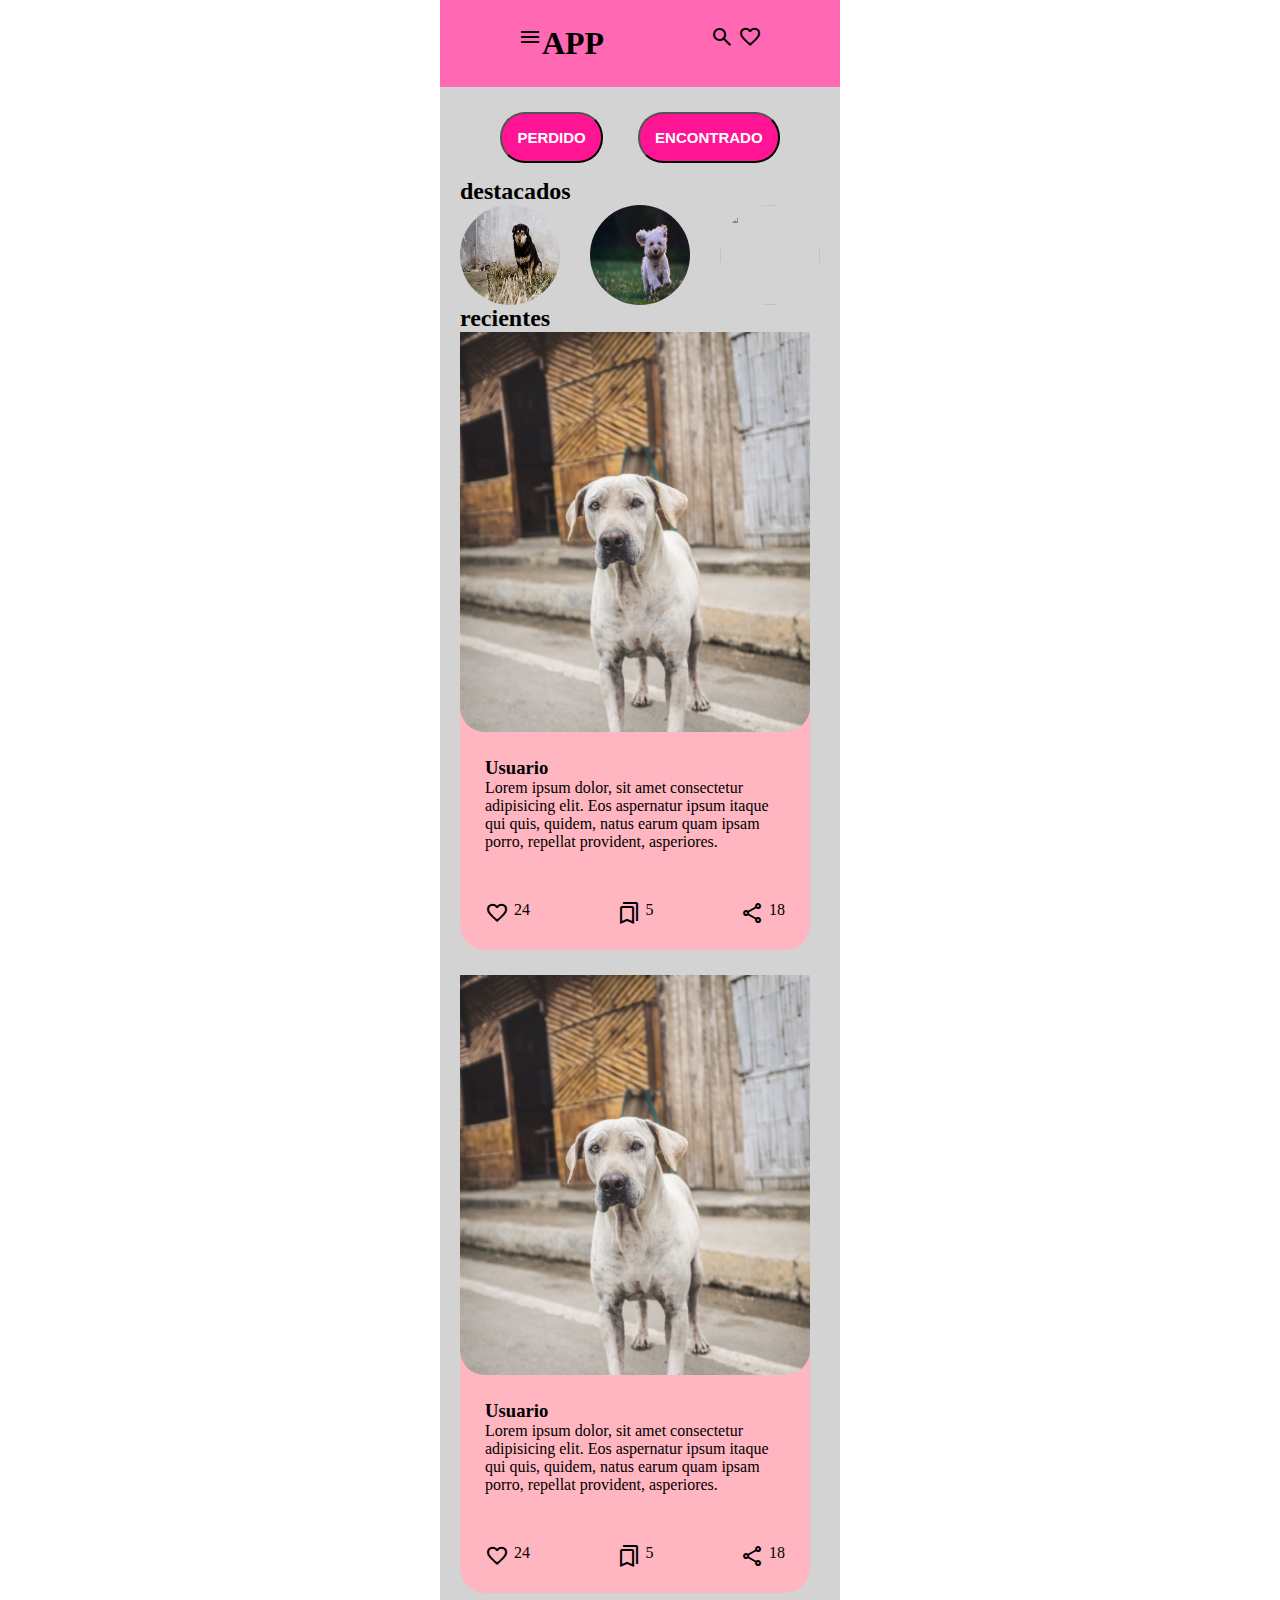
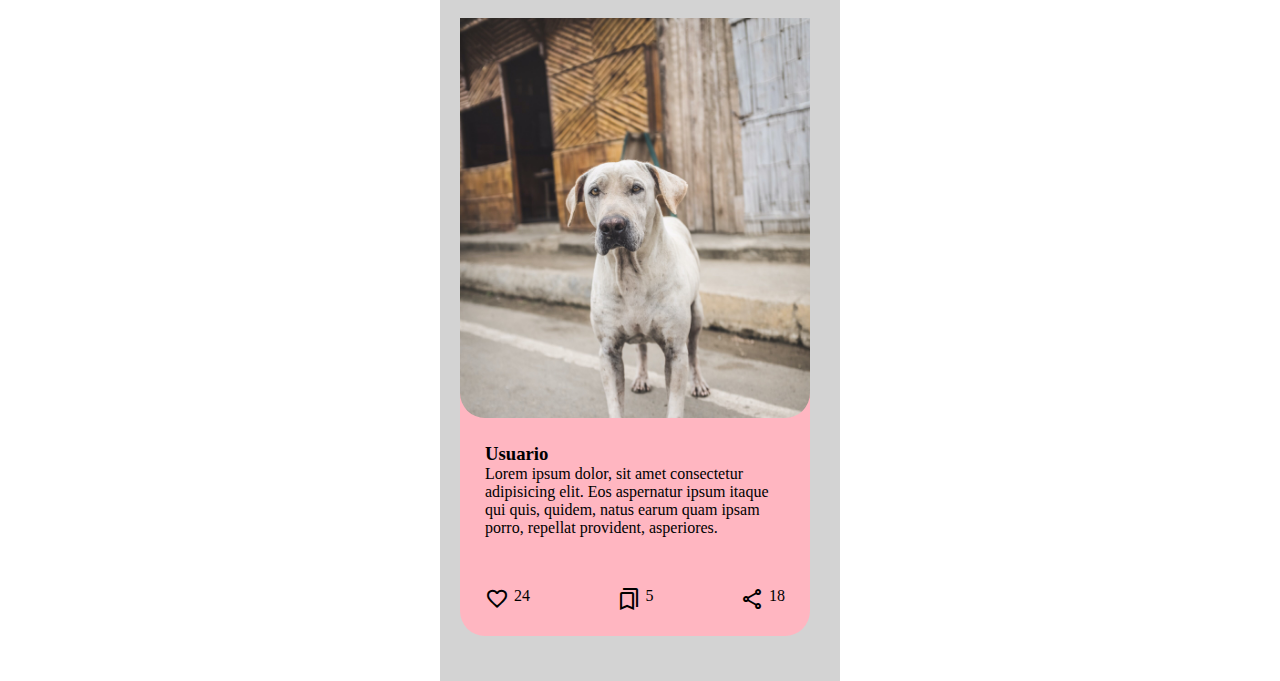
==== index.html @ 767faddb "Rename app.html to index.html" ====
<!DOCTYPE html>
<html lang="es">
<link rel="stylesheet" href="style.css">
<link rel="stylesheet" href="https://fonts.googleapis.com/css2?family=Material+Symbols+Outlined:opsz,wght,FILL,GRAD@20..48,100..700,0..1,-50..200" />
<head>
	<meta charset="UTF-8">
	<meta name="viewport" content="width=device-width, initial-scale=1.0">
	<title>App</title>
</head>
<body>
		<nav class="flex">
			<div class="left flex">
				<span class="material-symbols-outlined">
					menu
				</span>
				<h1>APP</h1>
			</div>
			<div class="right">
				<span class="material-symbols-outlined">
					search
				</span>
				<span class="material-symbols-outlined">
					 favorite
				</span>
			</div>
	</nav>
	<div class="container">
	
	<div class="btn-group flex">
		<button><a href="#">perdido</a></button>
		<button><a href="#">encontrado</a></button>
	</div>
	<section class="destacado ">
		<h2>destacados</h2>
		<div class="circles flex">
			<img src="image/hantem.jpg" alt="">
			<img src="image/joe-.jpg" alt="">
			<img src="image/lauren.jpg" alt="">
		</div>
	</section>
	<main>
		<h2>recientes</h2>
		<div class="main-cards">
			<div class="card">
				<div class="card-img"><img src="image/mauricio.jpg" alt=""></div>
				<div class="padding">
					<h3>Usuario</h3>
					<p>Lorem ipsum dolor, sit amet consectetur adipisicing elit. Eos aspernatur ipsum itaque qui quis, quidem, natus earum quam ipsam porro, repellat provident, asperiores.</p>
				</div>
				<div class="social flex padding">
					<!-- 3 iconos corazon / guardar y compartir -->
					<div class="flex flex-row ">
						<span class="material-symbols-outlined">
						favorite
					</span>
					<p>24</p>
					</div>
					<div class=" flex flex-row">
						<span class="material-symbols-outlined">
						bookmarks
					</span>
					<p>5</p>
					</div>
					<div class=" flex flex-row">
						<span class="material-symbols-outlined">
						share
					</span>
					<p>18</p>
					</div>
				</div>
			</div>
			
		</div>
		<div class="main-cards">
			<div class="card">
				<div class="card-img"><img src="image/mauricio.jpg" alt=""></div>
				<div class="padding">
					<h3>Usuario</h3>
					<p>Lorem ipsum dolor, sit amet consectetur adipisicing elit. Eos aspernatur ipsum itaque qui quis, quidem, natus earum quam ipsam porro, repellat provident, asperiores.</p>
				</div>
				<div class="social flex padding">
					<!-- 3 iconos corazon / guardar y compartir -->
					<div class="flex flex-row ">
						<span class="material-symbols-outlined">
						favorite
					</span>
					<p>24</p>
					</div>
					<div class=" flex flex-row">
						<span class="material-symbols-outlined">
						bookmarks
					</span>
					<p>5</p>
					</div>
					<div class=" flex flex-row">
						<span class="material-symbols-outlined">
						share
					</span>
					<p>18</p>
					</div>
				</div>
			</div>
			
		</div>
		<div class="main-cards">
			<div class="card">
				<div class="card-img"><img src="image/mauricio.jpg" alt=""></div>
				<div class="padding">
					<h3>Usuario</h3>
					<p>Lorem ipsum dolor, sit amet consectetur adipisicing elit. Eos aspernatur ipsum itaque qui quis, quidem, natus earum quam ipsam porro, repellat provident, asperiores.</p>
				</div>
				<div class="social flex padding">
					<!-- 3 iconos corazon / guardar y compartir -->
					<div class="flex flex-row ">
						<span class="material-symbols-outlined">
						favorite
					</span>
					<p>24</p>
					</div>
					<div class=" flex flex-row">
						<span class="material-symbols-outlined">
						bookmarks
					</span>
					<p>5</p>
					</div>
					<div class=" flex flex-row">
						<span class="material-symbols-outlined">
						share
					</span>
					<p>18</p>
					</div>
				</div>
			</div>
			
		</div>
	</main>
	<footer>
		<!-- navegacion de abajo , buscvar como se llama  -->
	</footer>
	</div>
</body>
</html>
---- style.css ----
*{
	margin: 0;
	box-sizing: border-box;
}

body{
	width: 400px;
	margin: 0 auto;
}
.container{
	
	
	padding: 20px;
	background-color: lightgrey;
}
.flex{
	display: flex;
}
.flex-row{
	flex-direction: row;
	gap: 5px;
	place-content: center;
}
nav{
	background: hotpink;
	padding: 25px;
	justify-content: space-around;
}


.btn-group{
	justify-content: space-evenly;
	padding: 5px;
	margin-bottom: 10px;
}
button{
	text-transform: uppercase;
	font-size: 15px;
	background-color: deeppink;
	padding: 15px;
	border-radius: 25px;

}

	button a {
		text-decoration: none;
		color: #FFF;	
		font-weight: bold;
	}

.circles{
	justify-content: space-between;
}
.destacado img{
	width: 100px;
	height: 100px;
	border-radius: 100%;

}	

.main-cards{
	width: 350px;
	height: ;
	border-radius: 0px 0 25px 25px;
	background-color: lightpink;
	margin-bottom: 25px;
}
.card-img{
	overflow: hidden;
	height: 400px;
	border-radius: 0 0 25px 25px;
}
.card img{
	width: 350px;
}
.padding{
	padding: 25px;
}
.social{
	justify-content: space-between;
}
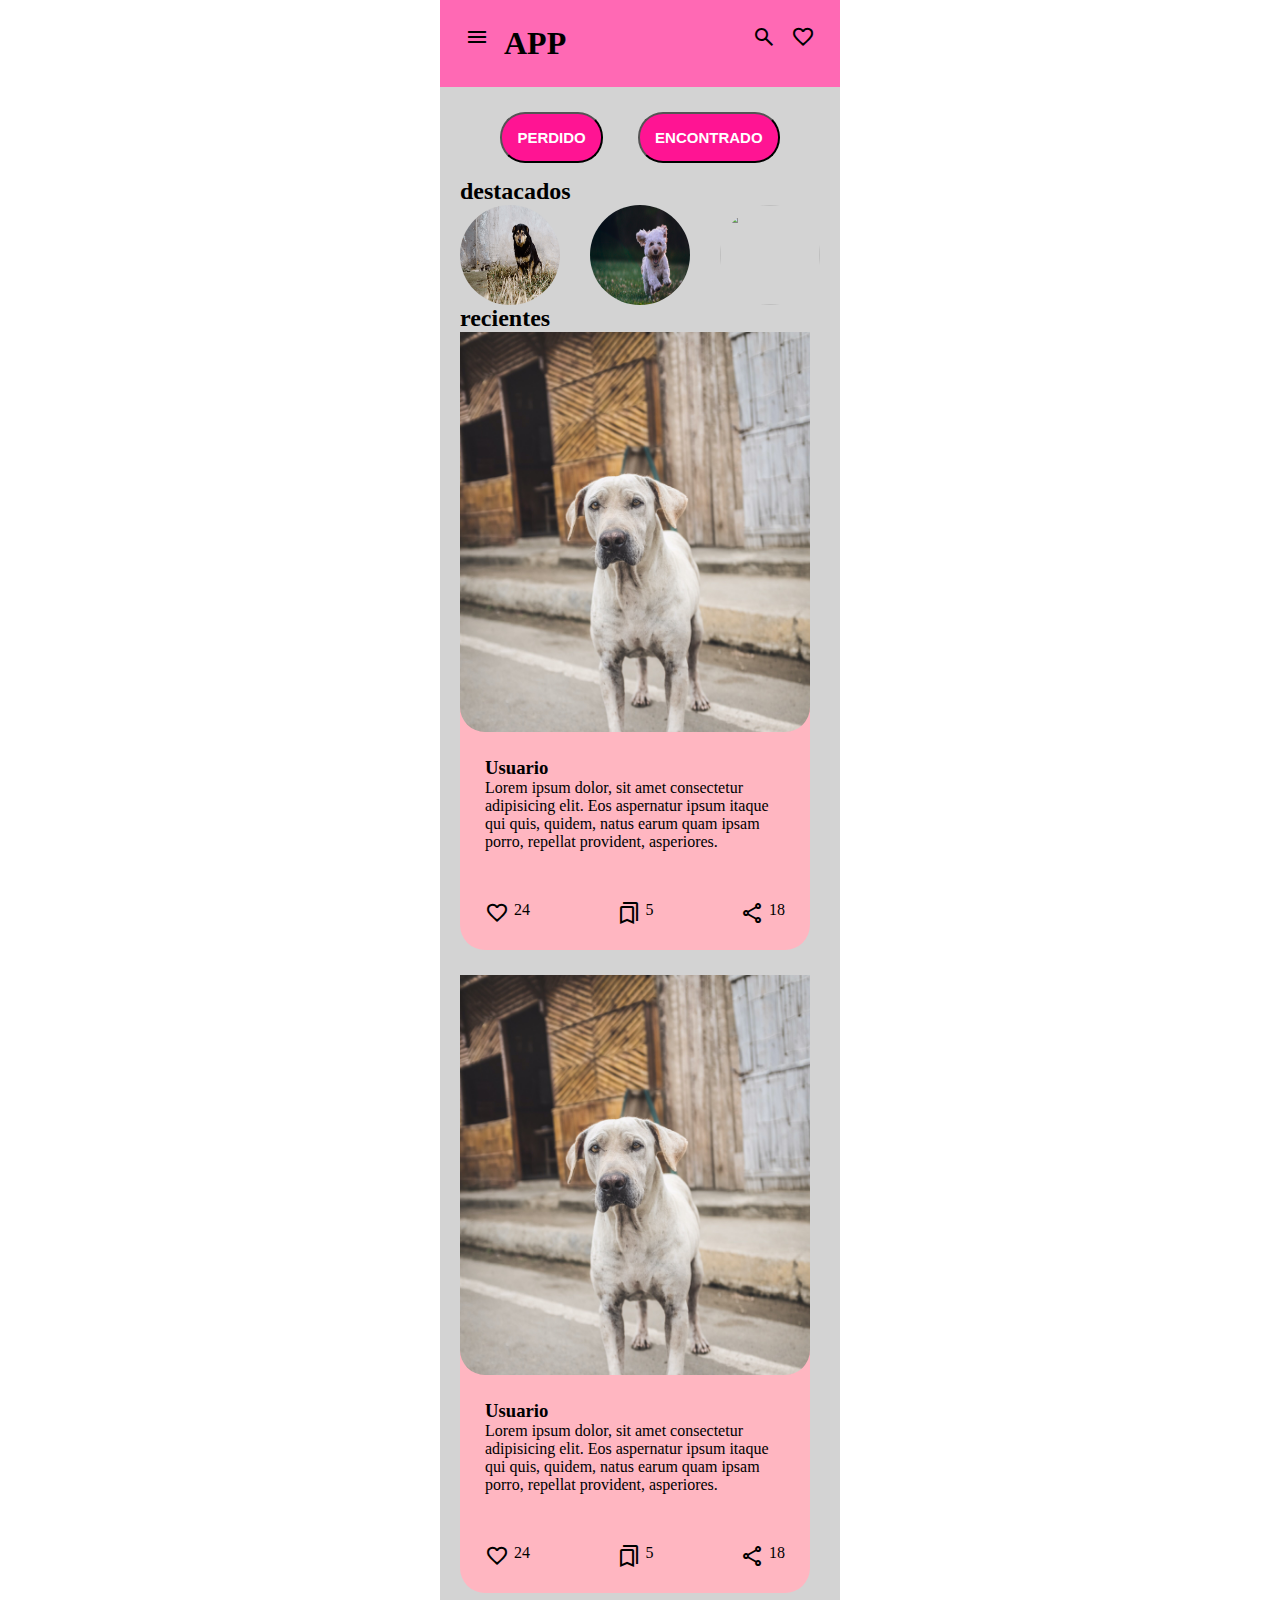
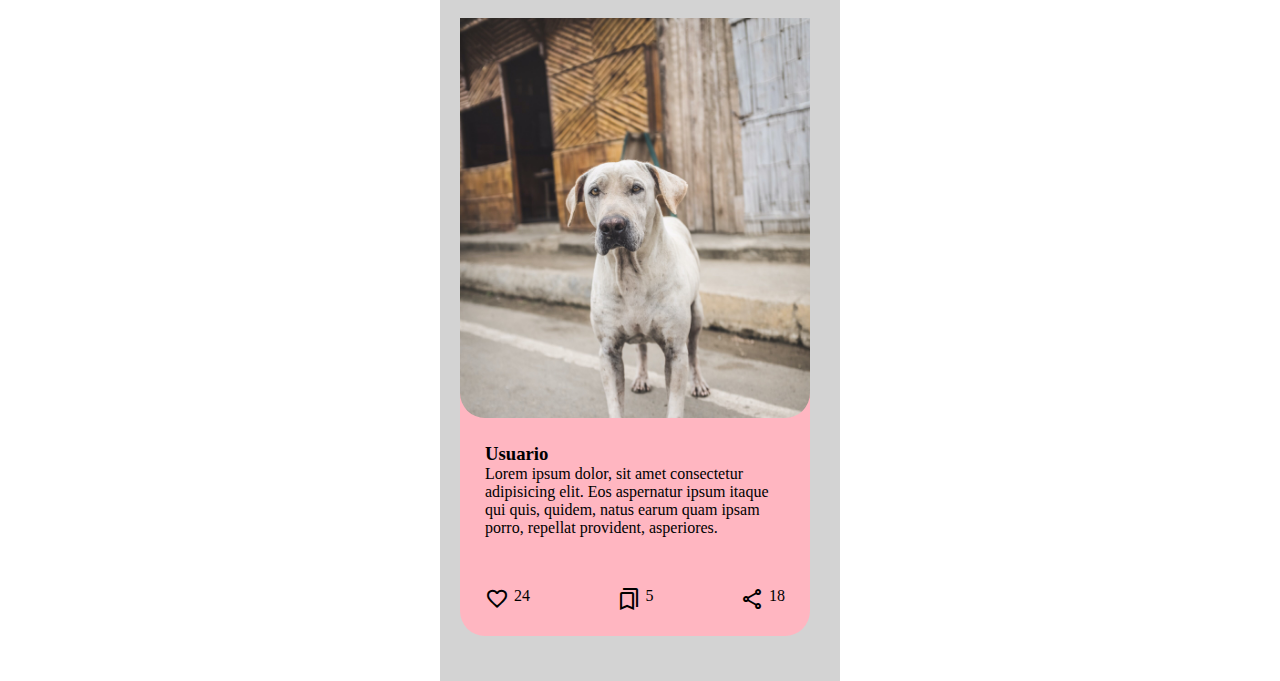
==== commit 8ad27b51: "fix menu nav" ====
--- a/index.html
+++ b/index.html
@@ -9,13 +9,13 @@
 </head>
 <body>
 		<nav class="flex">
-			<div class="left flex">
+			<div class="left flex gap">
 				<span class="material-symbols-outlined">
 					menu
 				</span>
 				<h1>APP</h1>
 			</div>
-			<div class="right">
+			<div class="right gap flex">
 				<span class="material-symbols-outlined">
 					search
 				</span>
--- a/style.css
+++ b/style.css
@@ -24,7 +24,11 @@
 nav{
 	background: hotpink;
 	padding: 25px;
-	justify-content: space-around;
+	justify-content: space-between;
+}
+
+.gap{
+	gap: 15px;
 }
 
 
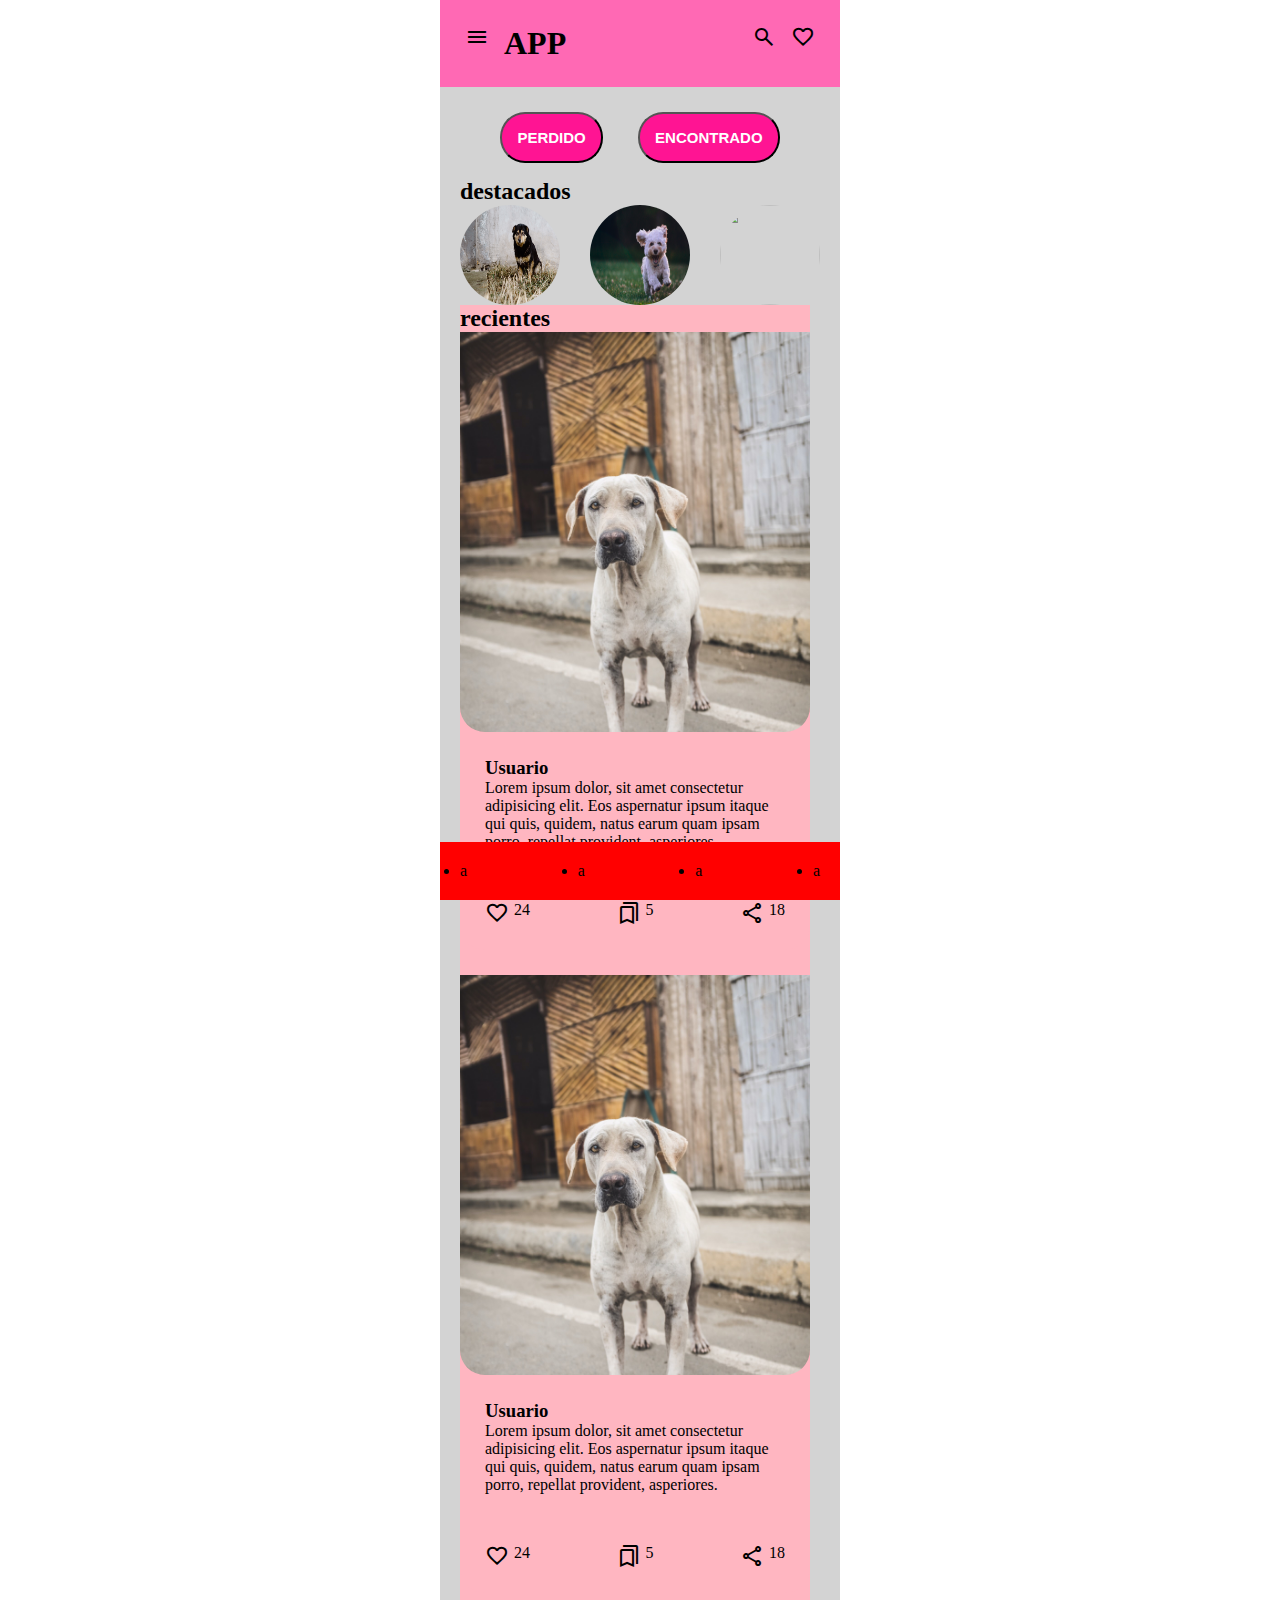
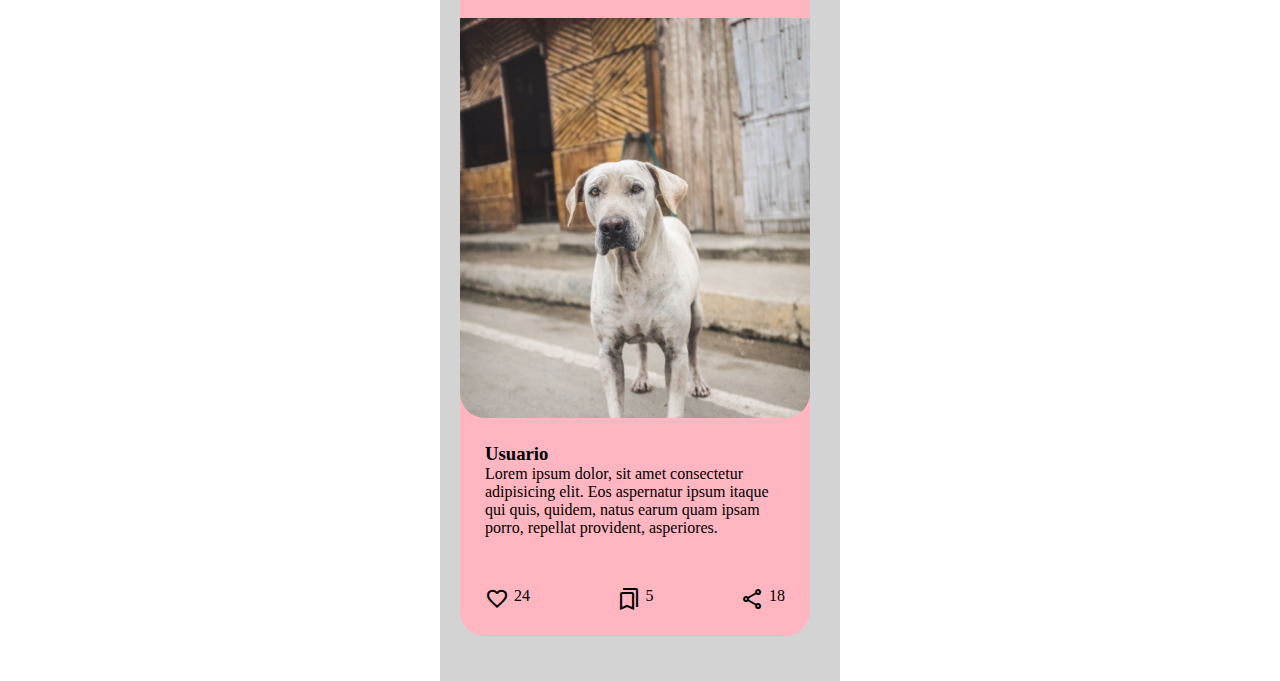
==== commit bb14be9b: "menu bottom" ====
--- a/index.html
+++ b/index.html
@@ -38,7 +38,7 @@
 			<img src="image/lauren.jpg" alt="">
 		</div>
 	</section>
-	<main>
+	<main class="main-cards">
 		<h2>recientes</h2>
 		<div class="main-cards">
 			<div class="card">
@@ -133,10 +133,14 @@
 			</div>
 			
 		</div>
+	
+	</div>
 	</main>
-	<footer>
-		<!-- navegacion de abajo , buscvar como se llama  -->
-	</footer>
-	</div>
+	<nav class="nav-mobible">
+		<li>a</li>
+		<li>a</li>
+		<li>a</li>
+		<li>a</li>
+	</nav>
 </body>
 </html>
--- a/style.css
+++ b/style.css
@@ -6,12 +6,17 @@
 body{
 	width: 400px;
 	margin: 0 auto;
+
+
 }
+
+
 .container{
 	
 	
 	padding: 20px;
 	background-color: lightgrey;
+
 }
 .flex{
 	display: flex;
@@ -25,6 +30,7 @@
 	background: hotpink;
 	padding: 25px;
 	justify-content: space-between;
+
 }
 
 .gap{
@@ -82,4 +88,15 @@
 }
 .social{
 	justify-content: space-between;
+}
+
+.nav-mobible{
+	padding: 20px;
+	background-color: red;
+	display: flex;
+	position: fixed;
+	bottom: 0;
+	width: 400px;
+	
+	
 }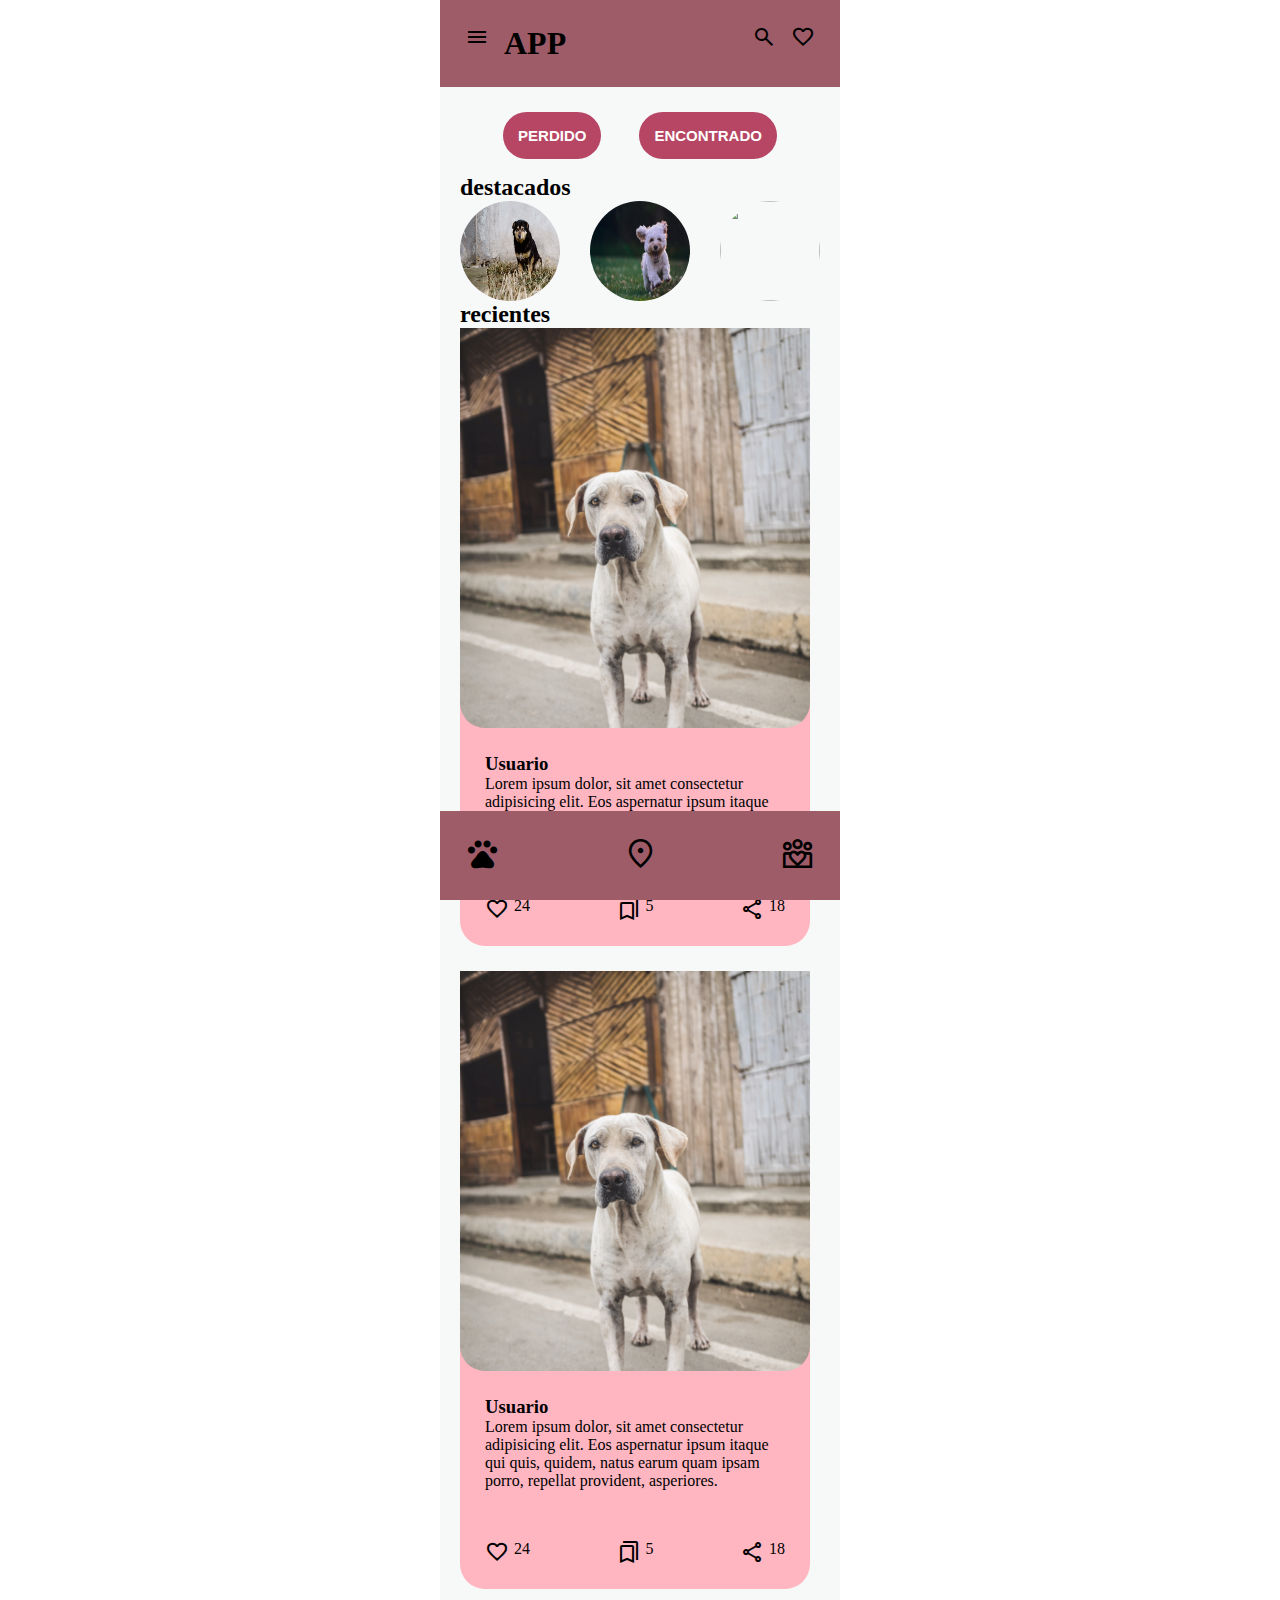
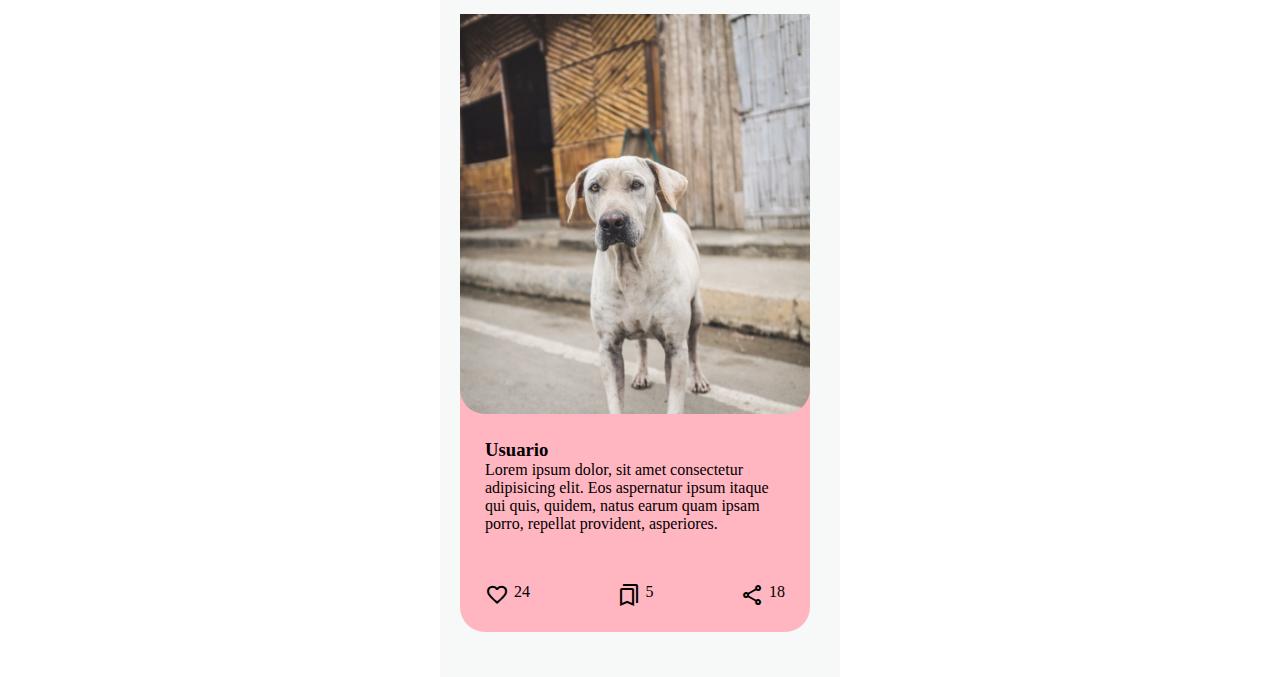
==== commit f1412490: "nuevos colores e iconos" ====
--- a/index.html
+++ b/index.html
@@ -21,7 +21,7 @@
 				</span>
 				<span class="material-symbols-outlined">
 					 favorite
-				</span>
+				</spa35
 			</div>
 	</nav>
 	<div class="container">
@@ -38,7 +38,7 @@
 			<img src="image/lauren.jpg" alt="">
 		</div>
 	</section>
-	<main class="main-cards">
+	<main class="">
 		<h2>recientes</h2>
 		<div class="main-cards">
 			<div class="card">
@@ -136,11 +136,13 @@
 	
 	</div>
 	</main>
-	<nav class="nav-mobible">
-		<li>a</li>
-		<li>a</li>
-		<li>a</li>
-		<li>a</li>
+	<nav class="nav-mobible flex">
+		<ul class="nav-ul flex">
+			
+			<li><span class="material-symbols-outlined md-35">pets</span></li>
+			<li><span class="material-symbols-outlined md-35">location_on</span></li>
+			<li><span class="material-symbols-outlined md-35">diversity_4</span></li>
+		</ul>
 	</nav>
 </body>
 </html>
--- a/style.css
+++ b/style.css
@@ -15,7 +15,8 @@
 	
 	
 	padding: 20px;
-	background-color: lightgrey;
+	background-color: #F7F9F9  ;
+	box-shadow: ; /**derecha en diagonal abajo**/
 
 }
 .flex{
@@ -27,7 +28,7 @@
 	place-content: center;
 }
 nav{
-	background: hotpink;
+	background: #9E5C68;
 	padding: 25px;
 	justify-content: space-between;
 
@@ -46,9 +47,12 @@
 button{
 	text-transform: uppercase;
 	font-size: 15px;
-	background-color: deeppink;
+	background-color: #B64663;
 	padding: 15px;
 	border-radius: 25px;
+	cursor: pointer;
+	border: none;
+	box-shadow: ; /**llenar despues**/
 
 }
 
@@ -91,12 +95,29 @@
 }
 
 .nav-mobible{
-	padding: 20px;
-	background-color: red;
-	display: flex;
+	/*jsjs*/
+	background-color: #9E5C68;
 	position: fixed;
 	bottom: 0;
 	width: 400px;
+}
+
+.nav-ul{
 	
+	list-style-type: none;
+	justify-content: space-between;
+	width: 100%;
+	padding-left: 0;
+
+}
+
+li{
+	color:blak ;
+	cursor: pointer;
 	
-}+}
+
+.material-symbols-outlined.md-35{
+	font-size: 35px;
+}
+
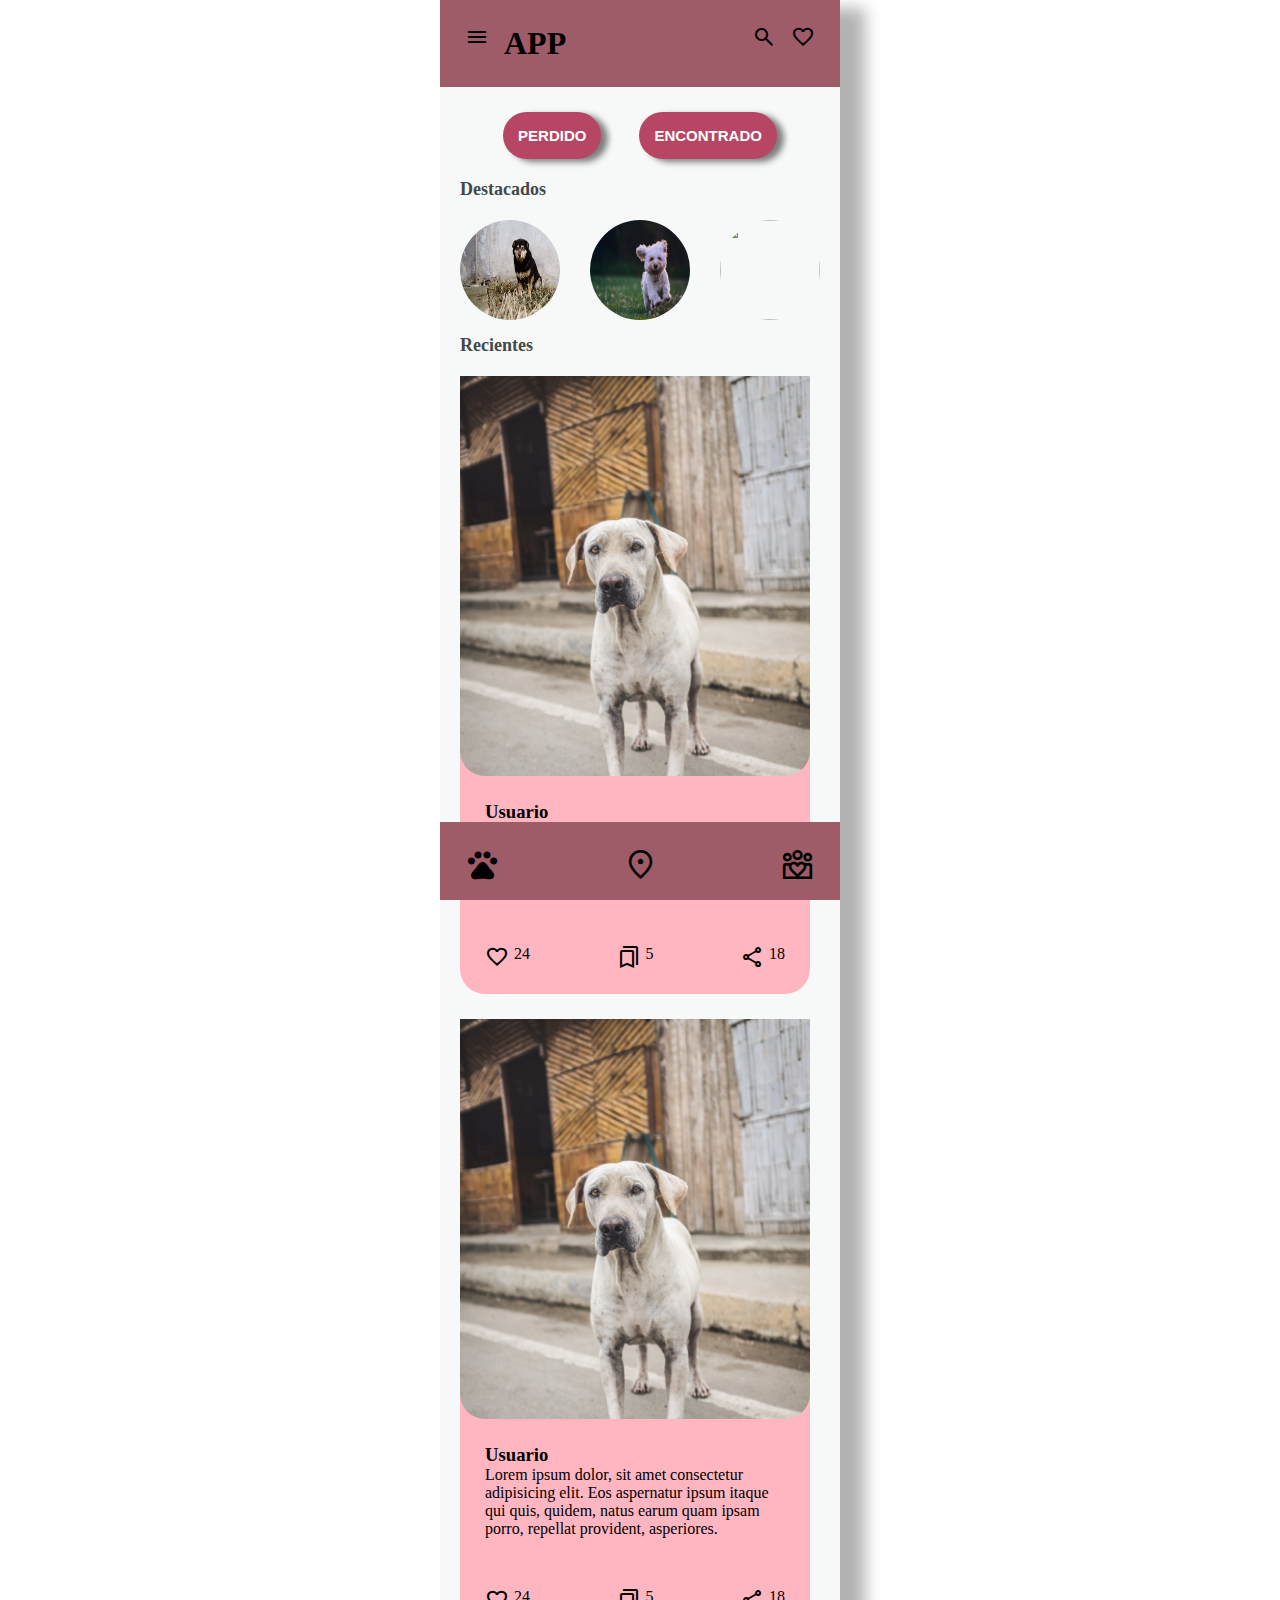
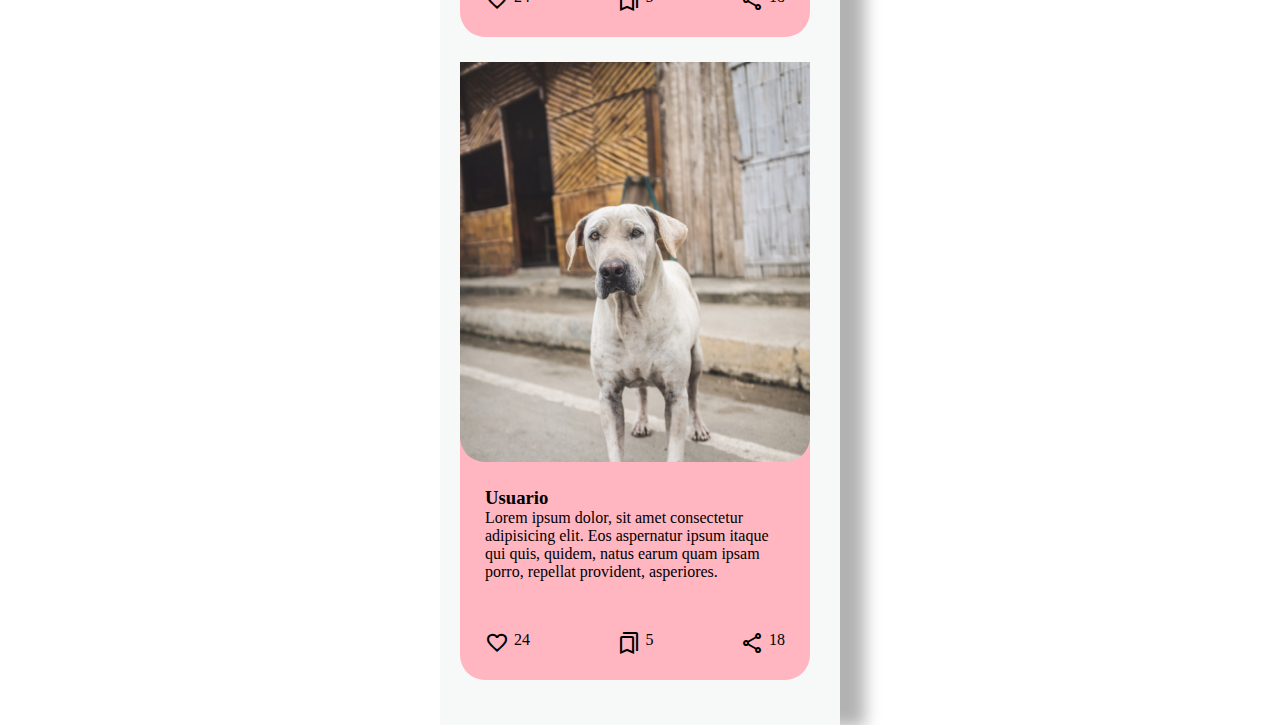
==== commit c793930b: "cambios menores" ====
--- a/index.html
+++ b/index.html
@@ -31,7 +31,7 @@
 		<button><a href="#">encontrado</a></button>
 	</div>
 	<section class="destacado ">
-		<h2>destacados</h2>
+		<h2 class="titles">Destacados</h2>
 		<div class="circles flex">
 			<img src="image/hantem.jpg" alt="">
 			<img src="image/joe-.jpg" alt="">
@@ -39,7 +39,7 @@
 		</div>
 	</section>
 	<main class="">
-		<h2>recientes</h2>
+		<h2 class="titles">Recientes</h2>
 		<div class="main-cards">
 			<div class="card">
 				<div class="card-img"><img src="image/mauricio.jpg" alt=""></div>
--- a/style.css
+++ b/style.css
@@ -6,7 +6,7 @@
 body{
 	width: 400px;
 	margin: 0 auto;
-
+	box-shadow: 28px 5px 15px -3px rgba(0,0,0,0.3); /**derecha en diagonal abajo**/
 
 }
 
@@ -16,7 +16,7 @@
 	
 	padding: 20px;
 	background-color: #F7F9F9  ;
-	box-shadow: ; /**derecha en diagonal abajo**/
+	
 
 }
 .flex{
@@ -42,9 +42,10 @@
 .btn-group{
 	justify-content: space-evenly;
 	padding: 5px;
-	margin-bottom: 10px;
+	margin-bottom: 15px;
 }
 button{
+	display: block;
 	text-transform: uppercase;
 	font-size: 15px;
 	background-color: #B64663;
@@ -52,7 +53,7 @@
 	border-radius: 25px;
 	cursor: pointer;
 	border: none;
-	box-shadow: ; /**llenar despues**/
+	box-shadow: 7px 3px 6px 0px rgba(0,0,0,0.5);
 
 }
 
@@ -62,8 +63,17 @@
 		font-weight: bold;
 	}
 
+
+		button:hover{
+			background-color: #78281F ;
+			transition: .5s;
+		}
+
+			
+	
 .circles{
 	justify-content: space-between;
+	margin-bottom: 15px;
 }
 .destacado img{
 	width: 100px;
@@ -72,6 +82,13 @@
 
 }	
 
+/**Estilos para los H2 Destacados y Recientes**/
+
+.titles{
+		margin-bottom: 20px;
+		font-size: 18px;
+		color: /**#566573**/ #424949;
+	}	
 .main-cards{
 	width: 350px;
 	height: ;
@@ -100,6 +117,7 @@
 	position: fixed;
 	bottom: 0;
 	width: 400px;
+	height: 78px;
 }
 
 .nav-ul{
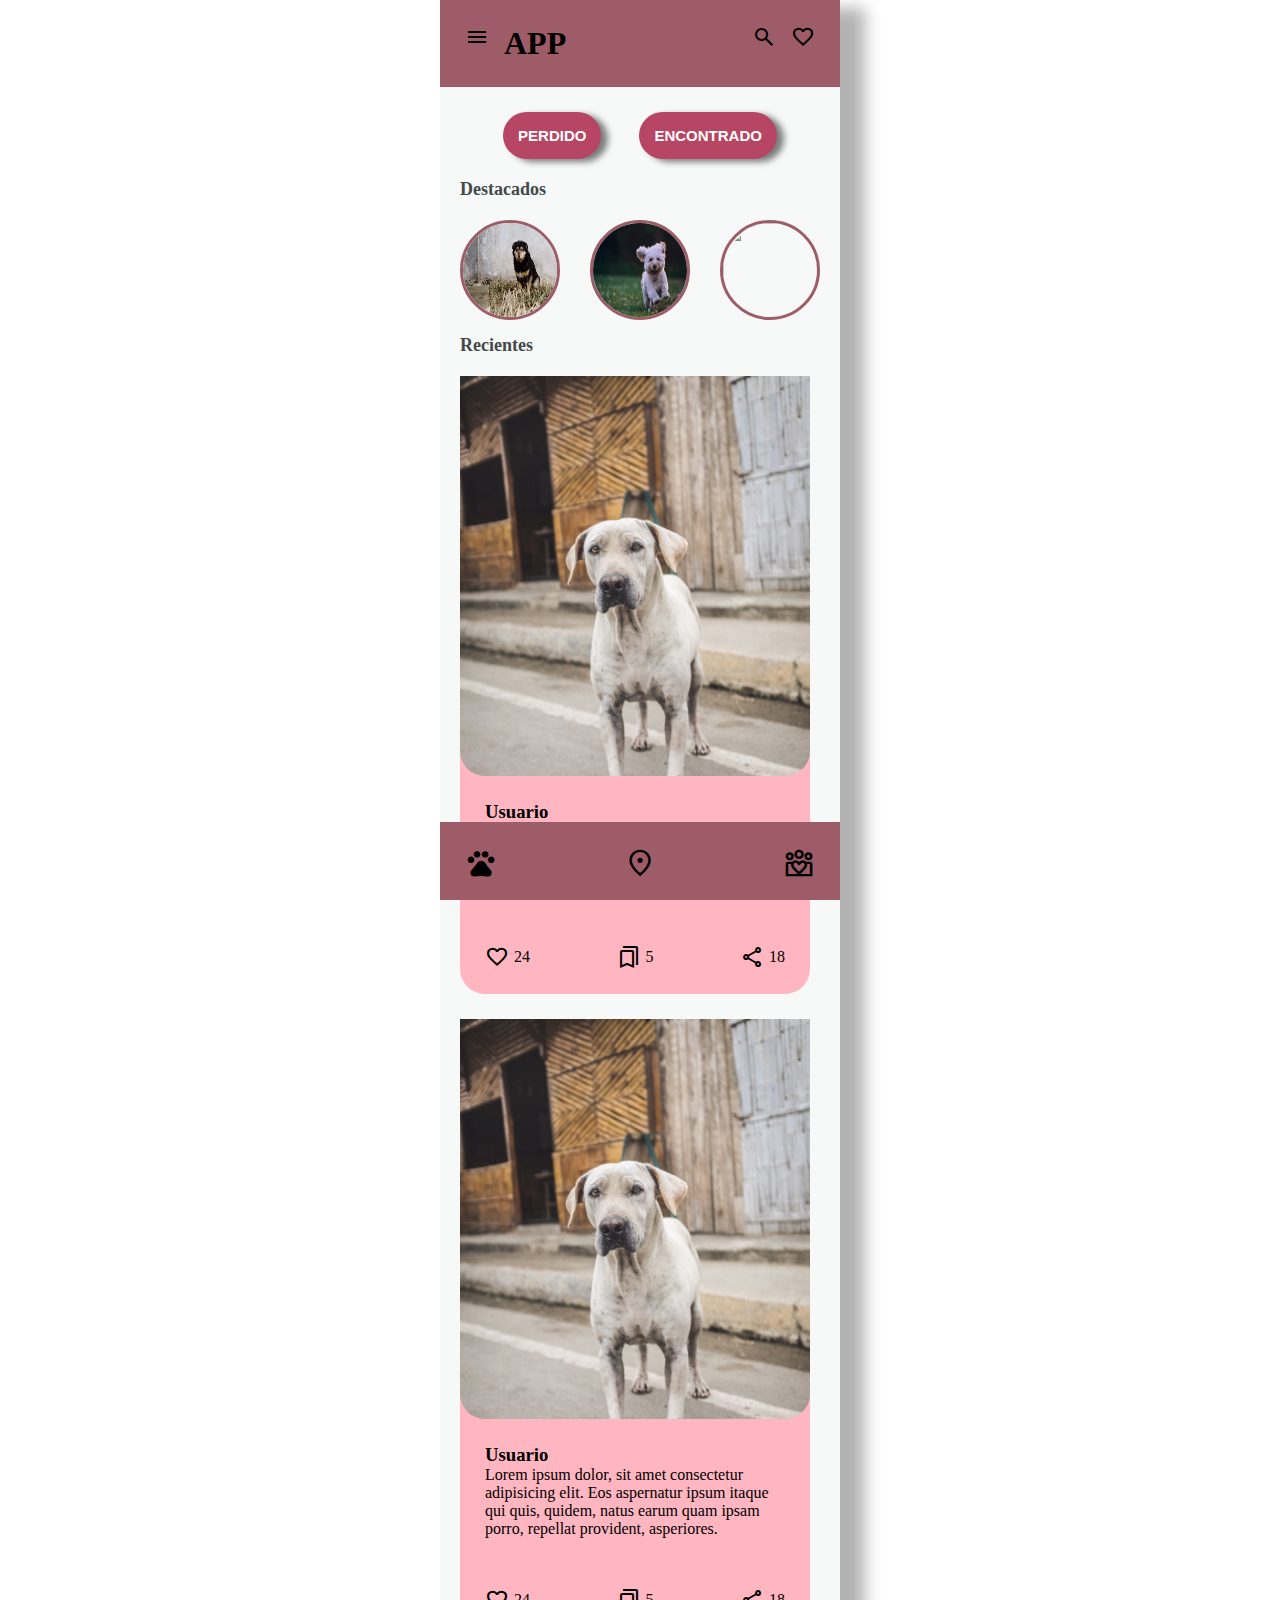
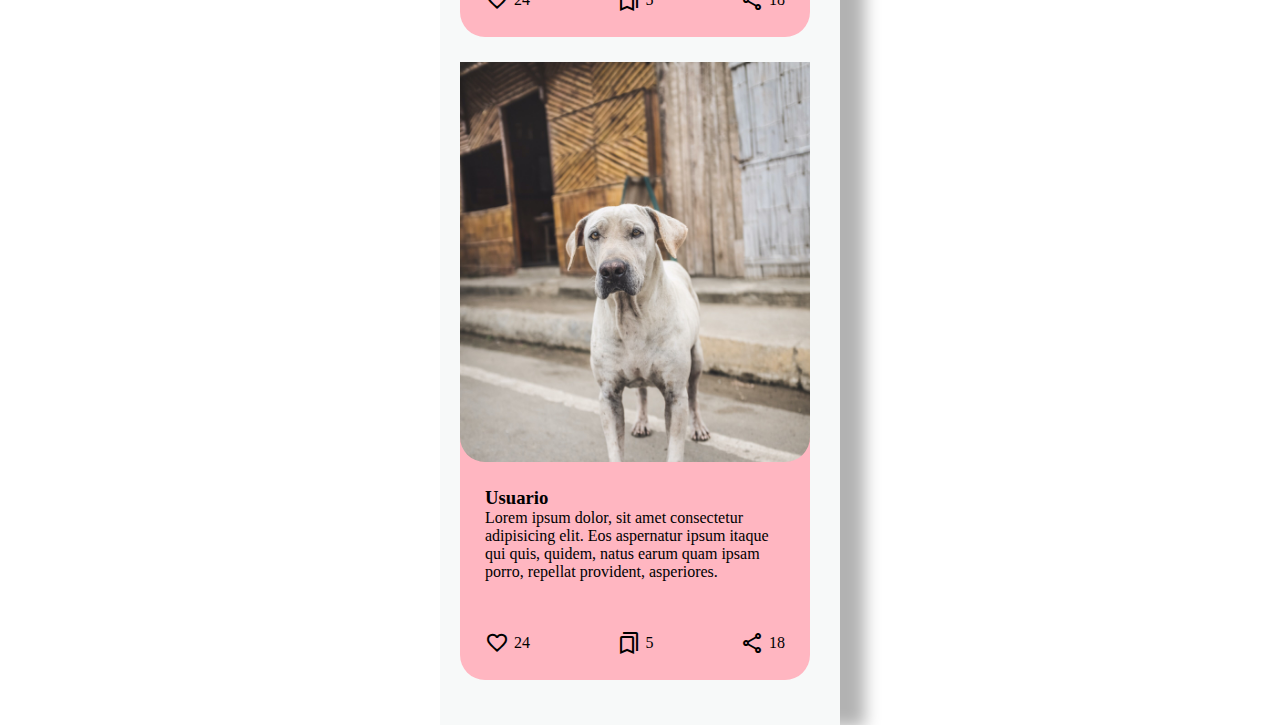
==== commit 5cfcd78a: "agregue detalles" ====
--- a/index.html
+++ b/index.html
@@ -49,19 +49,19 @@
 				</div>
 				<div class="social flex padding">
 					<!-- 3 iconos corazon / guardar y compartir -->
-					<div class="flex flex-row ">
+					<div class="flex flex-row alingitems">
 						<span class="material-symbols-outlined">
 						favorite
 					</span>
 					<p>24</p>
 					</div>
-					<div class=" flex flex-row">
+					<div class=" flex flex-row alingitems ">
 						<span class="material-symbols-outlined">
 						bookmarks
 					</span>
 					<p>5</p>
 					</div>
-					<div class=" flex flex-row">
+					<div class=" flex flex-row alingitems ">
 						<span class="material-symbols-outlined">
 						share
 					</span>
@@ -80,19 +80,19 @@
 				</div>
 				<div class="social flex padding">
 					<!-- 3 iconos corazon / guardar y compartir -->
-					<div class="flex flex-row ">
+					<div class="flex flex-row  alingitems ">
 						<span class="material-symbols-outlined">
 						favorite
 					</span>
 					<p>24</p>
 					</div>
-					<div class=" flex flex-row">
+					<div class=" flex flex-row alingitems ">
 						<span class="material-symbols-outlined">
 						bookmarks
 					</span>
 					<p>5</p>
 					</div>
-					<div class=" flex flex-row">
+					<div class=" flex flex-row alingitems ">
 						<span class="material-symbols-outlined">
 						share
 					</span>
@@ -111,19 +111,19 @@
 				</div>
 				<div class="social flex padding">
 					<!-- 3 iconos corazon / guardar y compartir -->
-					<div class="flex flex-row ">
+					<div class="flex flex-row alingitems ">
 						<span class="material-symbols-outlined">
 						favorite
 					</span>
 					<p>24</p>
 					</div>
-					<div class=" flex flex-row">
+					<div class=" flex flex-row alingitems">
 						<span class="material-symbols-outlined">
 						bookmarks
 					</span>
 					<p>5</p>
 					</div>
-					<div class=" flex flex-row">
+					<div class=" flex flex-row alingitems">
 						<span class="material-symbols-outlined">
 						share
 					</span>
@@ -139,9 +139,9 @@
 	<nav class="nav-mobible flex">
 		<ul class="nav-ul flex">
 			
-			<li><span class="material-symbols-outlined md-35">pets</span></li>
-			<li><span class="material-symbols-outlined md-35">location_on</span></li>
-			<li><span class="material-symbols-outlined md-35">diversity_4</span></li>
+			<li><span class="material-symbols-outlined md-32">pets</span></li>
+			<li><span class="material-symbols-outlined md-32">location_on</span></li>
+			<li><span class="material-symbols-outlined md-32">diversity_4</span></li>
 		</ul>
 	</nav>
 </body>
--- a/style.css
+++ b/style.css
@@ -19,6 +19,9 @@
 	
 
 }
+.alingitems{
+	align-items: center;
+}
 .flex{
 	display: flex;
 }
@@ -32,6 +35,11 @@
 	padding: 25px;
 	justify-content: space-between;
 
+}
+
+.material-symbols-outlined{
+	display: block;
+	cursor: pointer;
 }
 
 .gap{
@@ -74,13 +82,25 @@
 .circles{
 	justify-content: space-between;
 	margin-bottom: 15px;
+
 }
-.destacado img{
-	width: 100px;
-	height: 100px;
-	border-radius: 100%;
+	.circles img{
+		cursor: pointer;
+		width: 100px;
+		height: 100px;
+		border-radius: 100%;
+		border: solid 3px #9E5C68;
 
-}	
+	}
+		.circles img:active{
+			transform: scale(0.9);
+			transition: .2s ;
+			
+
+		}
+
+
+
 
 /**Estilos para los H2 Destacados y Recientes**/
 
@@ -89,6 +109,8 @@
 		font-size: 18px;
 		color: /**#566573**/ #424949;
 	}	
+
+/** CARDS **/	
 .main-cards{
 	width: 350px;
 	height: ;
@@ -109,6 +131,7 @@
 }
 .social{
 	justify-content: space-between;
+
 }
 
 .nav-mobible{
@@ -135,7 +158,7 @@
 	
 }
 
-.material-symbols-outlined.md-35{
-	font-size: 35px;
+.material-symbols-outlined.md-32{
+	font-size: 32px;
 }
 
